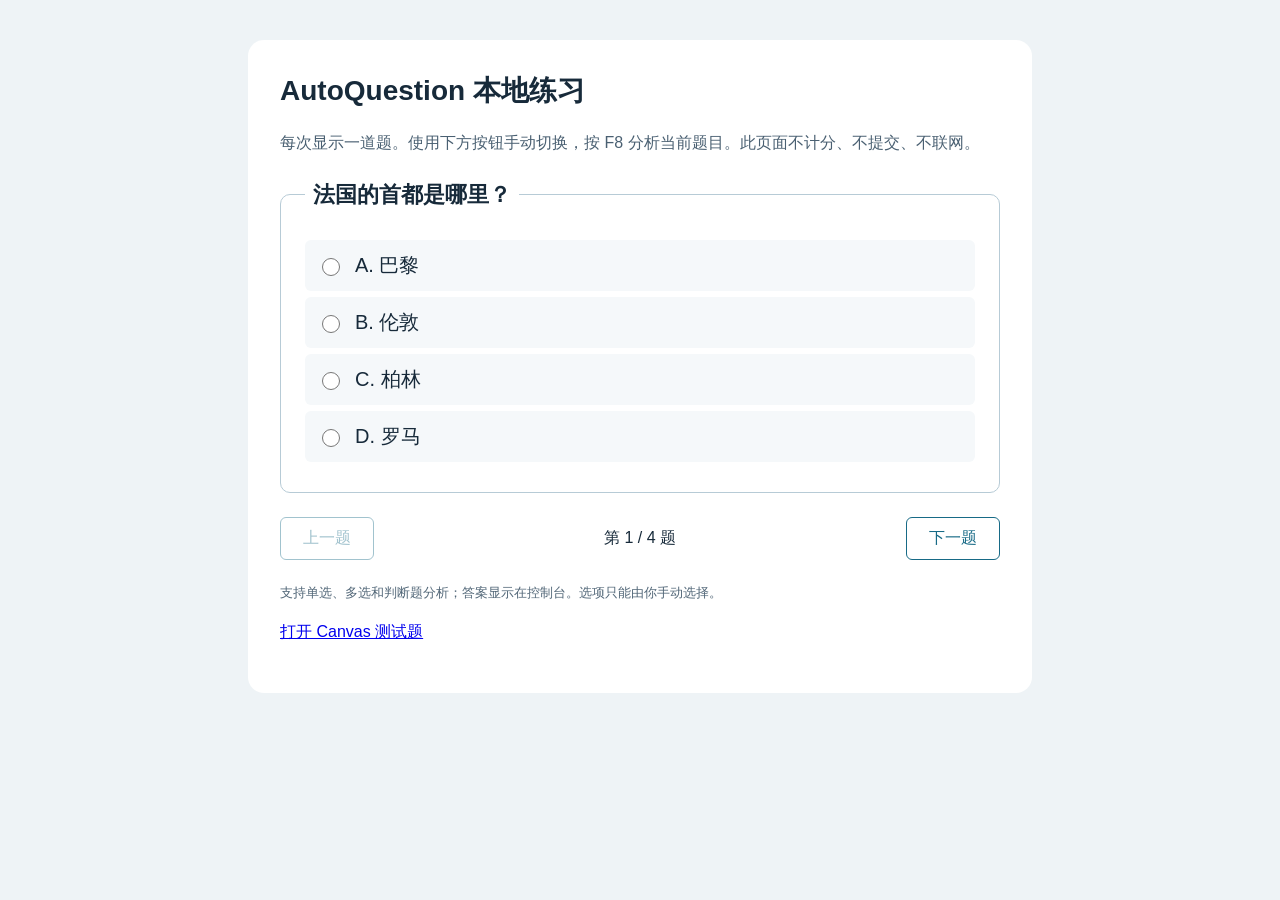
==== examples/demo_quiz.html @ 699fc283 "Fix setup validation and prepare 0.1.0rc1 publication" ====
<!doctype html>
<html lang="zh-CN">
<head>
  <meta charset="utf-8">
  <meta name="viewport" content="width=device-width, initial-scale=1">
  <title>AutoQuestion · 本地练习</title>
  <style>
    :root { color-scheme: light; font-family: "Segoe UI", "Microsoft YaHei", sans-serif; color: #172a3a; background: #eef3f6; }
    body { margin: 0; padding: 40px 20px; }
    main { max-width: 720px; margin: auto; padding: 32px; background: white; border-radius: 16px; }
    h1 { margin-top: 0; font-size: 28px; }
    p { line-height: 1.7; color: #4a6072; }
    fieldset { margin: 24px 0; padding: 24px; border: 1px solid #b7cbd6; border-radius: 10px; }
    legend { padding: 0 8px; font-weight: 600; font-size: 22px; }
    label { display: flex; gap: 12px; align-items: center; padding: 12px; margin: 6px 0; border-radius: 6px; background: #f5f8fa; font-size: 20px; cursor: pointer; }
    input { width: 18px; height: 18px; accent-color: #176a86; }
    nav { display: flex; gap: 12px; align-items: center; justify-content: space-between; }
    button { padding: 10px 22px; border: 1px solid #176a86; border-radius: 6px; background: white; color: #176a86; font: inherit; cursor: pointer; }
    button:disabled { opacity: .4; cursor: default; }
    :focus-visible { outline: 3px solid #dc9b2f; outline-offset: 3px; }
    [hidden] { display: none !important; }
    small { display: block; margin-top: 24px; color: #526778; }
  </style>
</head>
<body>
  <main>
    <h1>AutoQuestion 本地练习</h1>
    <p>每次显示一道题。使用下方按钮手动切换，按 F8 分析当前题目。此页面不计分、不提交、不联网。</p>
    <fieldset data-question-id="capital" data-question-type="single_choice">
      <legend>法国的首都是哪里？</legend>
      <label><input type="radio" name="capital" value="paris">A. 巴黎</label>
      <label><input type="radio" name="capital" value="london">B. 伦敦</label>
      <label><input type="radio" name="capital" value="berlin">C. 柏林</label>
      <label><input type="radio" name="capital" value="rome">D. 罗马</label>
    </fieldset>
    <fieldset hidden data-question-id="planet" data-question-type="single_choice">
      <legend>太阳系中最大的行星是？</legend>
      <label><input type="radio" name="planet" value="jupiter">木星</label>
      <label><input type="radio" name="planet" value="earth">地球</label>
      <label><input type="radio" name="planet" value="mars">火星</label>
      <label><input type="radio" name="planet" value="venus">金星</label>
    </fieldset>
    <fieldset hidden data-question-id="languages" data-question-type="multiple_choice">
      <legend>以下哪些属于编程语言？</legend>
      <label><input type="checkbox" name="languages" value="python">Python</label>
      <label><input type="checkbox" name="languages" value="c">C</label>
      <label><input type="checkbox" name="languages" value="html">HTML</label>
      <label><input type="checkbox" name="languages" value="java">Java</label>
    </fieldset>
    <fieldset hidden data-question-id="orbit" data-question-type="true_false">
      <legend>地球绕太阳公转。</legend>
      <label><input type="radio" name="orbit" value="true">正确</label>
      <label><input type="radio" name="orbit" value="false">错误</label>
    </fieldset>
    <nav aria-label="题目导航">
      <button id="previous" type="button" disabled>上一题</button>
      <span id="progress" aria-live="polite">第 1 / 4 题</span>
      <button id="next" type="button">下一题</button>
    </nav>
    <small>支持单选、多选和判断题分析；答案显示在控制台。选项只能由你手动选择。</small>
    <p><a href="demo_canvas_quiz.html">打开 Canvas 测试题</a></p>
  </main>
  <script>
    const questions = Array.from(document.querySelectorAll('fieldset'));
    let current = 0;
    function showQuestion(index) {
      current = Math.max(0, Math.min(questions.length - 1, index));
      questions.forEach((question, i) => { question.hidden = i !== current; });
      document.getElementById('progress').textContent = `第 ${current + 1} / ${questions.length} 题`;
      document.getElementById('previous').disabled = current === 0;
      document.getElementById('next').disabled = current === questions.length - 1;
    }
    document.getElementById('previous').addEventListener('click', () => showQuestion(current - 1));
    document.getElementById('next').addEventListener('click', () => showQuestion(current + 1));
  </script>
</body>
</html>
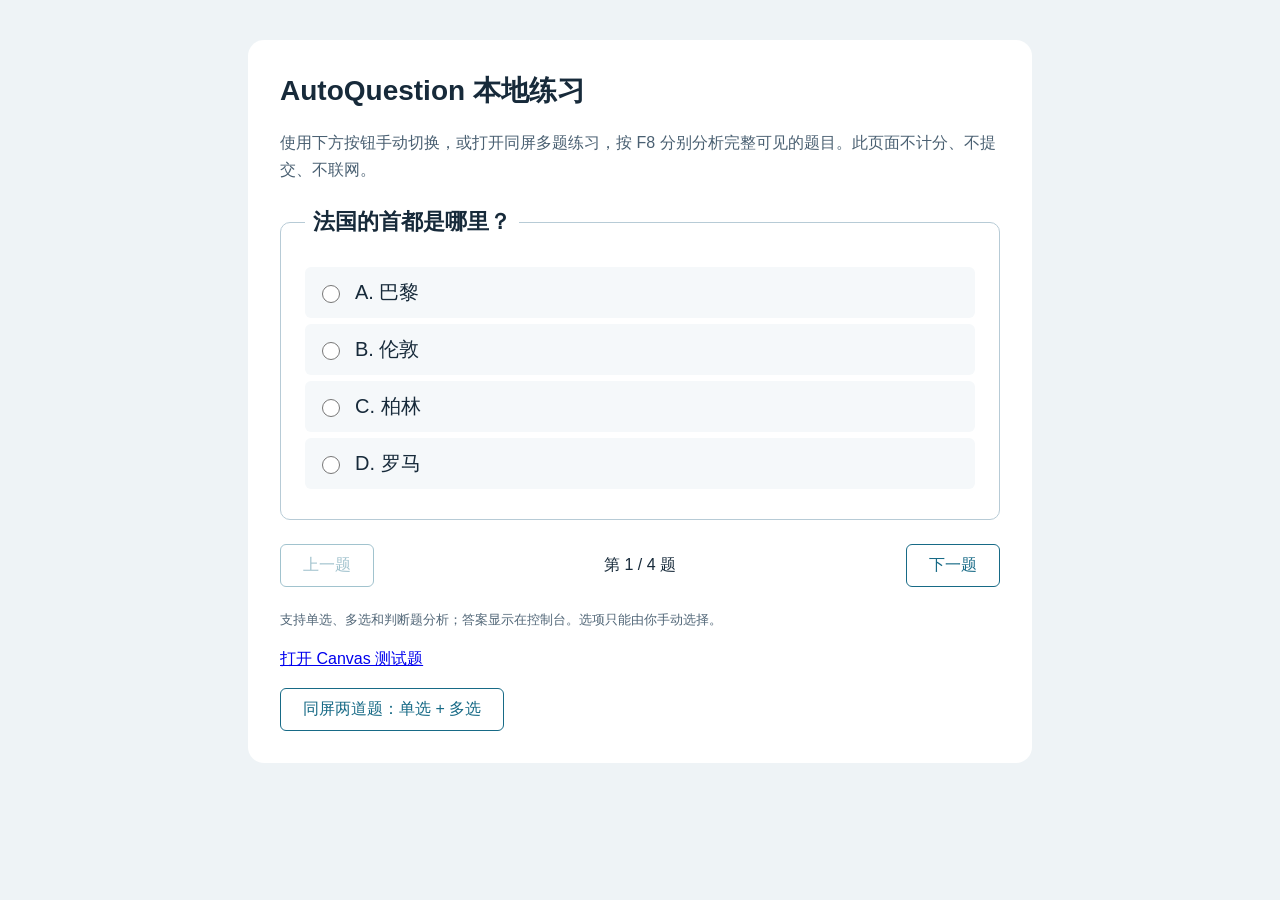
==== commit 1d2726fa: "Add mixed-question batches and Android floating app" ====
--- a/examples/demo_quiz.html
+++ b/examples/demo_quiz.html
@@ -19,13 +19,18 @@
     button:disabled { opacity: .4; cursor: default; }
     :focus-visible { outline: 3px solid #dc9b2f; outline-offset: 3px; }
     [hidden] { display: none !important; }
+    body.multiple { padding: 16px; }
+    body.multiple main { max-width: 900px; padding: 20px; }
+    body.multiple fieldset { margin: 14px 0; padding: 10px 16px; }
+    body.multiple legend { font-size: 18px; }
+    body.multiple label { padding: 5px 10px; margin: 3px 0; font-size: 17px; }
     small { display: block; margin-top: 24px; color: #526778; }
   </style>
 </head>
 <body>
   <main>
     <h1>AutoQuestion 本地练习</h1>
-    <p>每次显示一道题。使用下方按钮手动切换，按 F8 分析当前题目。此页面不计分、不提交、不联网。</p>
+    <p>使用下方按钮手动切换，或打开同屏多题练习，按 F8 分别分析完整可见的题目。此页面不计分、不提交、不联网。</p>
     <fieldset data-question-id="capital" data-question-type="single_choice">
       <legend>法国的首都是哪里？</legend>
       <label><input type="radio" name="capital" value="paris">A. 巴黎</label>
@@ -59,11 +64,13 @@
     </nav>
     <small>支持单选、多选和判断题分析；答案显示在控制台。选项只能由你手动选择。</small>
     <p><a href="demo_canvas_quiz.html">打开 Canvas 测试题</a></p>
+    <button id="multi" type="button">同屏两道题：单选 + 多选</button>
   </main>
   <script>
     const questions = Array.from(document.querySelectorAll('fieldset'));
     let current = 0;
     function showQuestion(index) {
+      document.body.classList.remove('multiple');
       current = Math.max(0, Math.min(questions.length - 1, index));
       questions.forEach((question, i) => { question.hidden = i !== current; });
       document.getElementById('progress').textContent = `第 ${current + 1} / ${questions.length} 题`;
@@ -72,6 +79,14 @@
     }
     document.getElementById('previous').addEventListener('click', () => showQuestion(current - 1));
     document.getElementById('next').addEventListener('click', () => showQuestion(current + 1));
+    document.getElementById('multi').addEventListener('click', () => {
+      document.body.classList.add('multiple');
+      questions.forEach((question, i) => { question.hidden = i !== 0 && i !== 2; });
+      document.getElementById('progress').textContent = '同屏 2 题 · 单选 + 多选';
+      document.getElementById('previous').disabled = false;
+      document.getElementById('next').disabled = false;
+      window.scrollTo(0, 0);
+    });
   </script>
 </body>
 </html>
